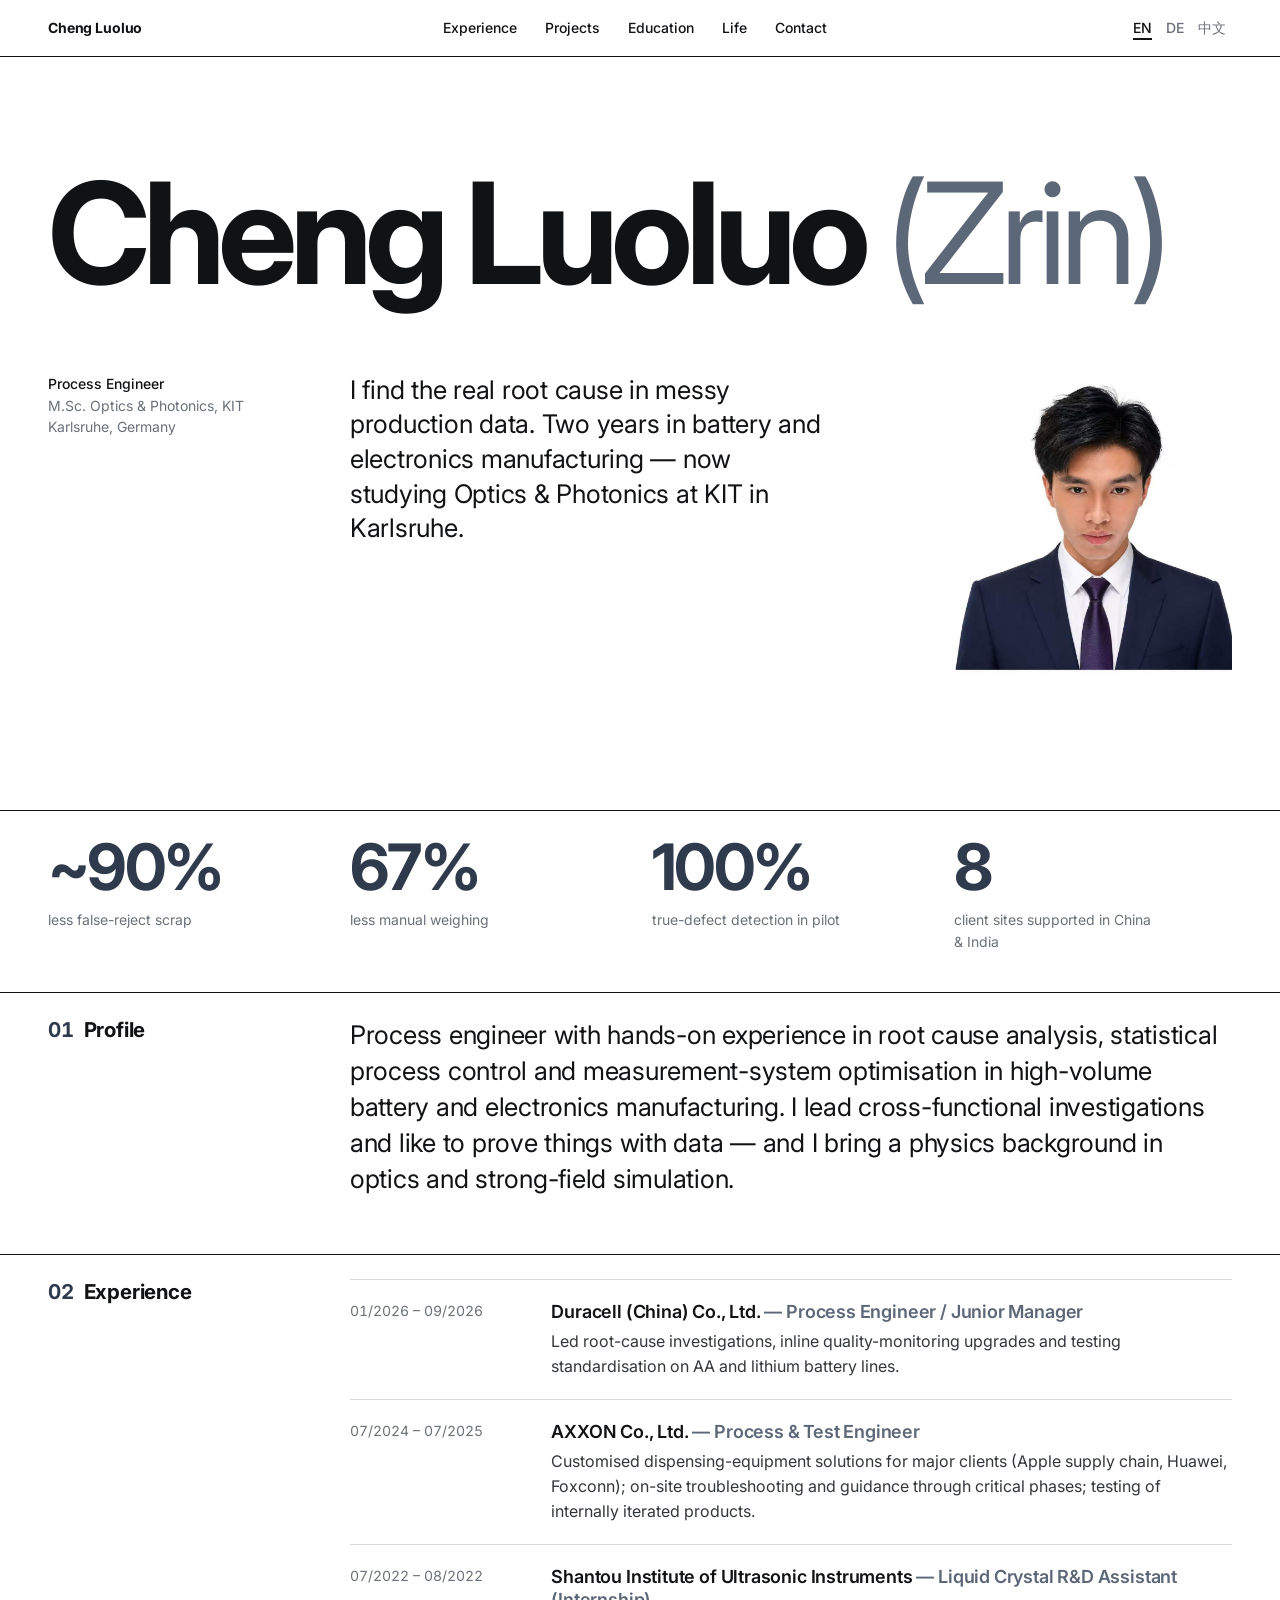
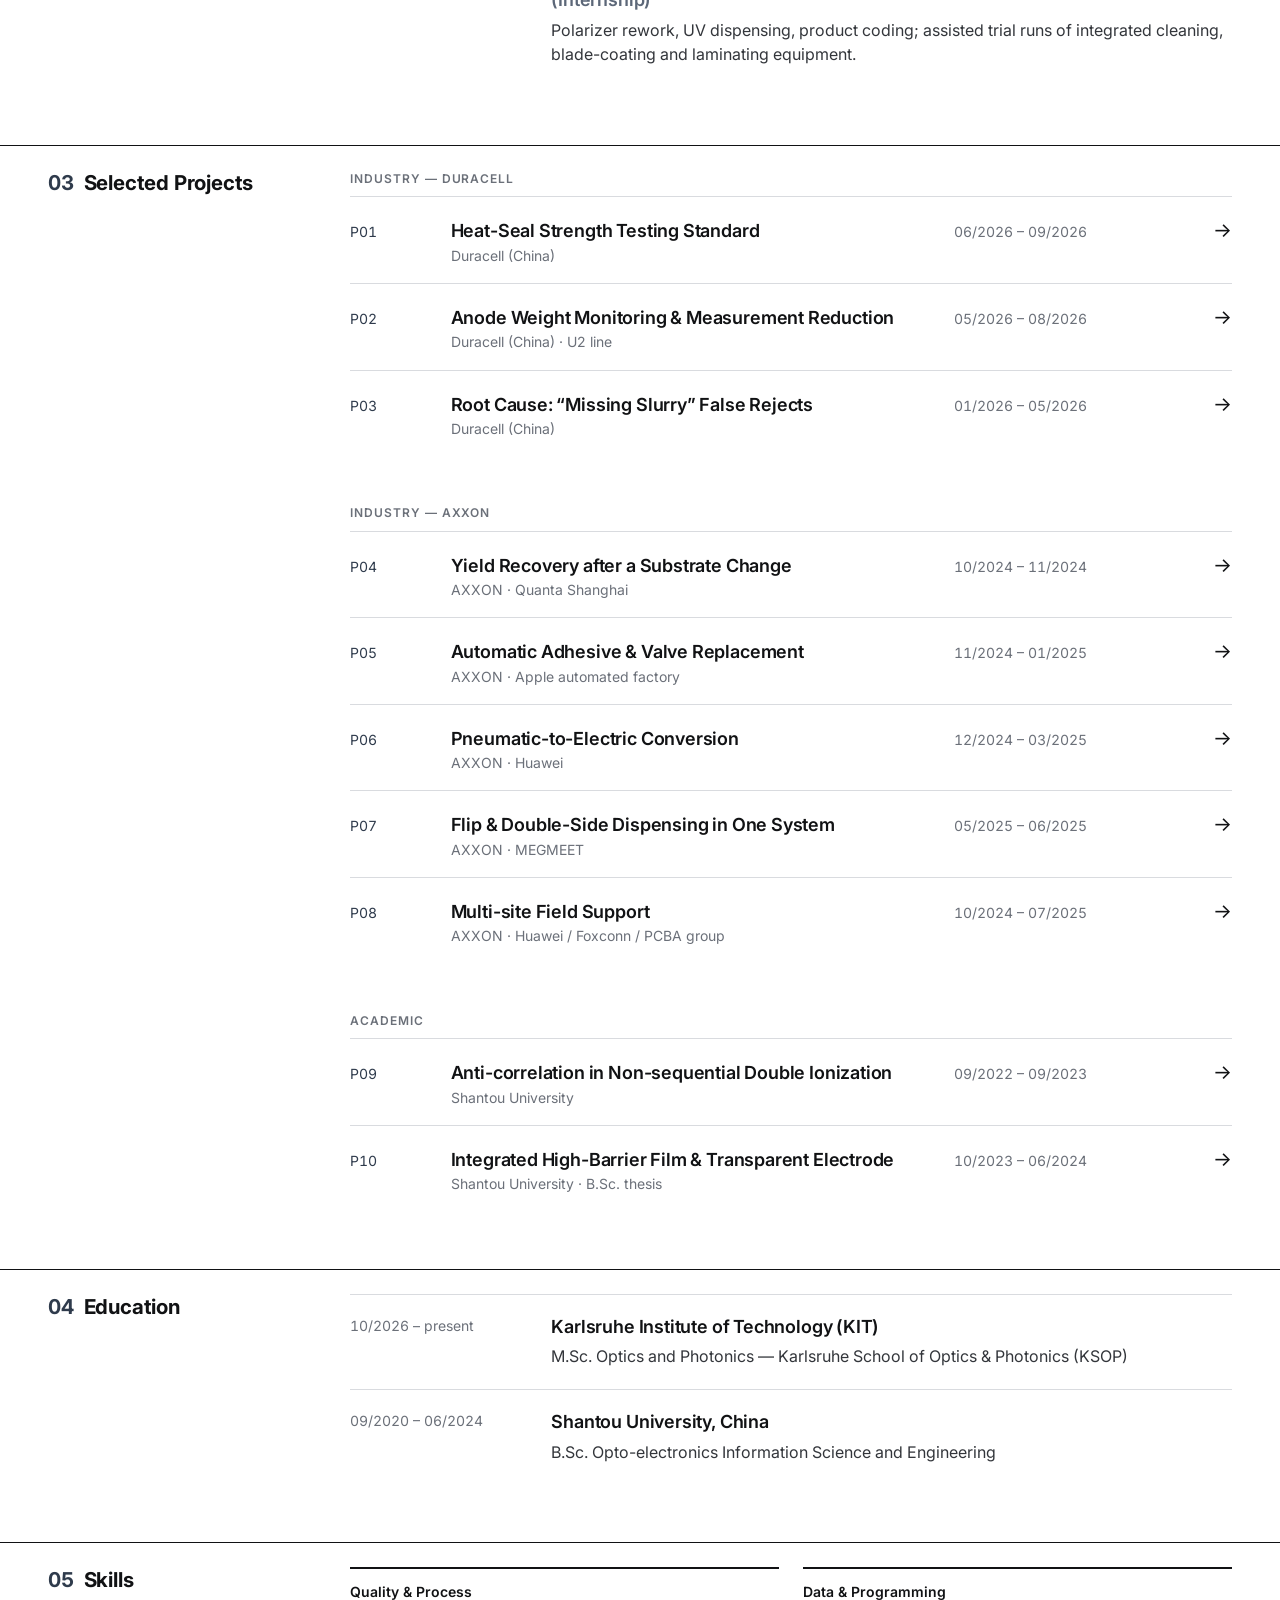
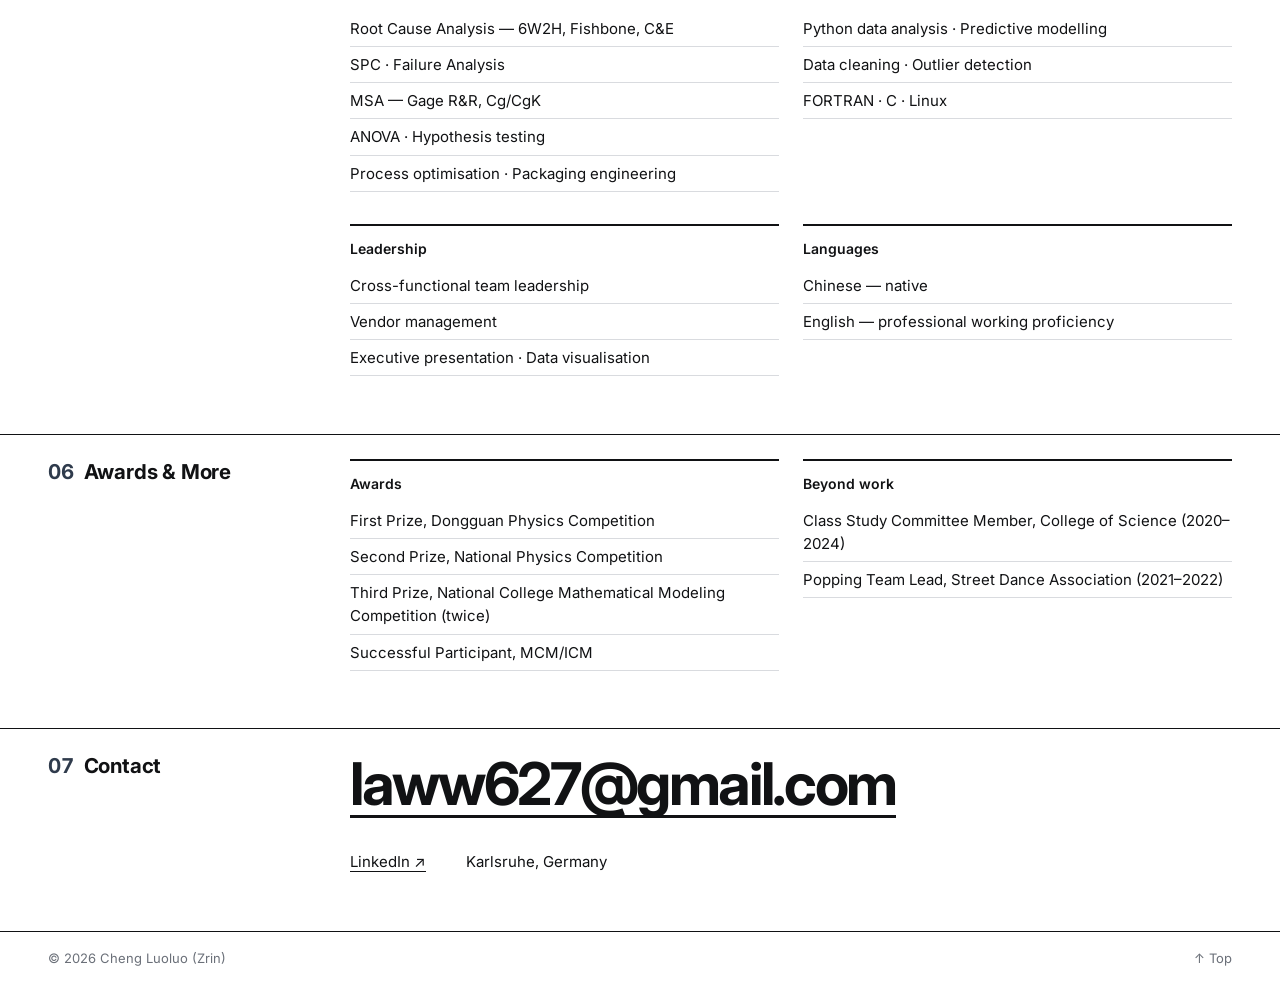
==== index.html @ b8c70f70 "add website" ====
<!doctype html>
<html lang="en" data-lang="en">
<head>
<meta charset="utf-8">
<meta name="viewport" content="width=device-width, initial-scale=1">
<title>Cheng Luoluo (Zrin) — Process Engineer · Optics & Photonics</title>
<meta name="description" content="Cheng Luoluo (Zrin) — process engineer in battery and electronics manufacturing, M.Sc. Optics and Photonics student at KIT, Karlsruhe.">
<script>try{var l=localStorage.getItem('lang');if(l)document.documentElement.setAttribute('data-lang',l)}catch(e){}</script>
<link rel="preconnect" href="https://fonts.googleapis.com">
<link rel="preconnect" href="https://fonts.gstatic.com" crossorigin>
<link href="https://fonts.googleapis.com/css2?family=Inter:wght@400;500;600;700&display=swap" rel="stylesheet">
<link rel="stylesheet" href="assets/style.css">
</head>
<body>

<header class="bar">
  <div class="wrap">
    <a class="mark" href="#top">Cheng Luoluo</a>
    <nav>
      <a href="#experience"><span data-l="en">Experience</span><span data-l="de">Erfahrung</span><span data-l="zh">经历</span></a>
      <a href="#projects"><span data-l="en">Projects</span><span data-l="de">Projekte</span><span data-l="zh">项目</span></a>
      <a href="#education"><span data-l="en">Education</span><span data-l="de">Ausbildung</span><span data-l="zh">教育</span></a>
      <a href="life.html"><span data-l="en">Life</span><span data-l="de">Leben</span><span data-l="zh">生活</span></a>
      <a href="#contact"><span data-l="en">Contact</span><span data-l="de">Kontakt</span><span data-l="zh">联系</span></a>
    </nav>
    <div class="lang" role="group" aria-label="Language">
      <button data-set="en" aria-pressed="true">EN</button>
      <button data-set="de" aria-pressed="false">DE</button>
      <button data-set="zh" aria-pressed="false">中文</button>
    </div>
  </div>
</header>

<main id="top">
  <section class="hero">
    <div class="wrap grid">
      <h1>Cheng Luoluo <span class="alt">(Zrin)</span></h1>
      <p class="label">
        Process Engineer
        <span>
          <span data-l="en">M.Sc. Optics &amp; Photonics, KIT</span>
          <span data-l="de">M.Sc. Optics &amp; Photonics, KIT</span>
          <span data-l="zh">KIT 光学与光子学硕士</span>
        </span>
        <span>Karlsruhe, Germany</span>
      </p>
      <p class="intro">
        <span data-l="en">I find the real root cause in messy production data. Two years in battery and electronics manufacturing — now studying Optics &amp; Photonics at KIT in Karlsruhe.</span>
        <span data-l="de">Ich finde in unübersichtlichen Produktionsdaten die eigentliche Ursache. Zwei Jahre in der Batterie- und Elektronikfertigung — jetzt Masterstudium Optics &amp; Photonics am KIT in Karlsruhe.</span>
        <span data-l="zh">擅长在复杂的产线数据中找到真正的根因。两年电池与电子制造经验，现于德国卡尔斯鲁厄理工学院（KIT）攻读光学与光子学硕士。</span>
      </p>
      <figure class="ph portrait" data-ph="images/portrait.jpg">
        <img src="images/portrait.jpg" alt="Portrait of Cheng Luoluo">
      </figure>
    </div>
  </section>

  <section class="stats" aria-label="Key figures">
    <div class="wrap grid">
      <div class="stat"><b>~90%</b><span data-l="en">less false-reject scrap</span><span data-l="de">weniger Fehlausschuss</span><span data-l="zh">误判报废减少</span></div>
      <div class="stat"><b>67%</b><span data-l="en">less manual weighing</span><span data-l="de">weniger manuelle Wägungen</span><span data-l="zh">人工称重减少</span></div>
      <div class="stat"><b>100%</b><span data-l="en">true-defect detection in pilot</span><span data-l="de">Erkennung echter Fehler im Pilot</span><span data-l="zh">试点真实缺陷检出率</span></div>
      <div class="stat"><b>8</b><span data-l="en">client sites supported in China &amp; India</span><span data-l="de">betreute Kundenstandorte in China &amp; Indien</span><span data-l="zh">个中印客户基地现场支持</span></div>
    </div>
  </section>

  <section class="sec" id="profile">
    <div class="wrap grid">
      <h2 class="sec-label"><span class="n">01</span><span data-l="en">Profile</span><span data-l="de">Profil</span><span data-l="zh">简介</span></h2>
      <div class="sec-body">
        <p class="lead" data-l="en">Process engineer with hands-on experience in root cause analysis, statistical process control and measurement-system optimisation in high-volume battery and electronics manufacturing. I lead cross-functional investigations and like to prove things with data — and I bring a physics background in optics and strong-field simulation.</p>
        <p class="lead" data-l="de">Prozessingenieur mit praktischer Erfahrung in Ursachenanalyse, statistischer Prozesslenkung und Optimierung von Messsystemen in der Hochvolumenfertigung von Batterien und Elektronik. Ich leite bereichsübergreifende Untersuchungen und belege Ergebnisse gern mit Daten — dazu kommt ein physikalischer Hintergrund in Optik und Starkfeldsimulation.</p>
        <p class="lead" data-l="zh">工艺工程师，在高产量电池与电子制造中积累了根因分析、统计过程控制（SPC）和测量系统优化的实战经验。习惯牵头跨部门调查、用数据说话；同时具备光学与强场物理模拟的学术背景。</p>
      </div>
    </div>
  </section>

  <section class="sec" id="experience">
    <div class="wrap grid">
      <h2 class="sec-label"><span class="n">02</span><span data-l="en">Experience</span><span data-l="de">Berufserfahrung</span><span data-l="zh">工作经历</span></h2>
      <div class="sec-body">
        <div class="row">
          <div class="when">01/2026 – 09/2026</div>
          <div class="what">
            <h3>Duracell (China) Co., Ltd. <span class="role">— Process Engineer / Junior Manager</span></h3>
            <p data-l="en">Led root-cause investigations, inline quality-monitoring upgrades and testing standardisation on AA and lithium battery lines.</p>
            <p data-l="de">Leitung von Ursachenanalysen, Upgrades der Inline-Qualitätsüberwachung und Prüfstandardisierung an AA- und Lithium-Batterielinien.</p>
            <p data-l="zh">在 AA 及锂电池产线主导根因调查、在线质量监控升级和测试标准化项目。</p>
          </div>
        </div>
        <div class="row">
          <div class="when">07/2024 – 07/2025</div>
          <div class="what">
            <h3>AXXON Co., Ltd. <span class="role">— Process &amp; Test Engineer</span></h3>
            <p data-l="en">Customised dispensing-equipment solutions for major clients (Apple supply chain, Huawei, Foxconn); on-site troubleshooting and guidance through critical phases; testing of internally iterated products.</p>
            <p data-l="de">Kundenspezifische Lösungen für Dosieranlagen bei Großkunden (Apple-Lieferkette, Huawei, Foxconn); Fehlersuche vor Ort und Begleitung kritischer Phasen; Tests intern weiterentwickelter Produkte.</p>
            <p data-l="zh">为苹果供应链、华为、富士康等大客户提供点胶设备定制化方案；赴客户现场处理紧急问题、指导关键阶段；参与公司迭代产品测试。</p>
          </div>
        </div>
        <div class="row">
          <div class="when">07/2022 – 08/2022</div>
          <div class="what">
            <h3><span data-l="en">Shantou Institute of Ultrasonic Instruments</span><span data-l="de">Shantou Institute of Ultrasonic Instruments</span><span data-l="zh">汕头超声仪器研究所</span> <span class="role">— <span data-l="en">Liquid Crystal R&amp;D Assistant (Internship)</span><span data-l="de">Praktikum F&amp;E Flüssigkristall</span><span data-l="zh">液晶研发助理（实习）</span></span></h3>
            <p data-l="en">Polarizer rework, UV dispensing, product coding; assisted trial runs of integrated cleaning, blade-coating and laminating equipment.</p>
            <p data-l="de">Nacharbeit von Polarisatoren, UV-Dosierung, Produktcodierung; Unterstützung beim Probebetrieb einer integrierten Reinigungs-, Rakel- und Laminieranlage.</p>
            <p data-l="zh">偏光片返工、UV 点胶、产品打码；协助清洗—刮涂—贴合一体化设备试运行。</p>
          </div>
        </div>
      </div>
    </div>
  </section>

  <section class="sec" id="projects">
    <div class="wrap grid">
      <h2 class="sec-label"><span class="n">03</span><span data-l="en">Selected Projects</span><span data-l="de">Ausgewählte Projekte</span><span data-l="zh">项目</span></h2>
      <div class="sec-body" id="proj-list"></div>
    </div>
  </section>

  <section class="sec" id="education">
    <div class="wrap grid">
      <h2 class="sec-label"><span class="n">04</span><span data-l="en">Education</span><span data-l="de">Ausbildung</span><span data-l="zh">教育背景</span></h2>
      <div class="sec-body">
        <div class="row">
          <div class="when">10/2026 – <span data-l="en">present</span><span data-l="de">heute</span><span data-l="zh">至今</span></div>
          <div class="what">
            <h3>Karlsruhe Institute of Technology (KIT)</h3>
            <p>M.Sc. Optics and Photonics — Karlsruhe School of Optics &amp; Photonics (KSOP)</p>
          </div>
        </div>
        <div class="row">
          <div class="when">09/2020 – 06/2024</div>
          <div class="what">
            <h3><span data-l="en">Shantou University, China</span><span data-l="de">Shantou University, China</span><span data-l="zh">汕头大学</span></h3>
            <p><span data-l="en">B.Sc. Opto-electronics Information Science and Engineering</span><span data-l="de">B.Sc. Optoelektronische Informationstechnik</span><span data-l="zh">光电信息科学与工程 学士</span></p>
          </div>
        </div>
      </div>
    </div>
  </section>

  <section class="sec" id="skills">
    <div class="wrap grid">
      <h2 class="sec-label"><span class="n">05</span><span data-l="en">Skills</span><span data-l="de">Kompetenzen</span><span data-l="zh">技能</span></h2>
      <div class="sec-body cols">
        <div>
          <h4><span data-l="en">Quality &amp; Process</span><span data-l="de">Qualität &amp; Prozess</span><span data-l="zh">质量与工艺</span></h4>
          <ul>
            <li>Root Cause Analysis — 6W2H, Fishbone, C&amp;E</li>
            <li>SPC · Failure Analysis</li>
            <li>MSA — Gage R&amp;R, Cg/CgK</li>
            <li>ANOVA · Hypothesis testing</li>
            <li><span data-l="en">Process optimisation · Packaging engineering</span><span data-l="de">Prozessoptimierung · Verpackungstechnik</span><span data-l="zh">工艺优化 · 包装工程</span></li>
          </ul>
        </div>
        <div>
          <h4><span data-l="en">Data &amp; Programming</span><span data-l="de">Daten &amp; Programmierung</span><span data-l="zh">数据与编程</span></h4>
          <ul>
            <li><span data-l="en">Python data analysis · Predictive modelling</span><span data-l="de">Datenanalyse mit Python · Vorhersagemodelle</span><span data-l="zh">Python 数据分析 · 预测建模</span></li>
            <li><span data-l="en">Data cleaning · Outlier detection</span><span data-l="de">Datenbereinigung · Ausreißererkennung</span><span data-l="zh">数据清洗 · 异常值检测</span></li>
            <li>FORTRAN · C · Linux</li>
          </ul>
        </div>
        <div>
          <h4><span data-l="en">Leadership</span><span data-l="de">Führung</span><span data-l="zh">领导力</span></h4>
          <ul>
            <li><span data-l="en">Cross-functional team leadership</span><span data-l="de">Leitung bereichsübergreifender Teams</span><span data-l="zh">跨部门团队领导</span></li>
            <li><span data-l="en">Vendor management</span><span data-l="de">Lieferantenmanagement</span><span data-l="zh">供应商管理</span></li>
            <li><span data-l="en">Executive presentation · Data visualisation</span><span data-l="de">Management-Präsentation · Datenvisualisierung</span><span data-l="zh">管理层汇报 · 数据可视化</span></li>
          </ul>
        </div>
        <div>
          <h4><span data-l="en">Languages</span><span data-l="de">Sprachen</span><span data-l="zh">语言</span></h4>
          <ul>
            <li><span data-l="en">Chinese — native</span><span data-l="de">Chinesisch — Muttersprache</span><span data-l="zh">中文 — 母语</span></li>
            <li><span data-l="en">English — professional working proficiency</span><span data-l="de">Englisch — verhandlungssicher</span><span data-l="zh">英语 — 工作熟练</span></li>
          </ul>
        </div>
      </div>
    </div>
  </section>

  <section class="sec" id="awards">
    <div class="wrap grid">
      <h2 class="sec-label"><span class="n">06</span><span data-l="en">Awards &amp; More</span><span data-l="de">Auszeichnungen &amp; mehr</span><span data-l="zh">奖项与其他</span></h2>
      <div class="sec-body cols">
        <div>
          <h4><span data-l="en">Awards</span><span data-l="de">Auszeichnungen</span><span data-l="zh">奖项</span></h4>
          <ul>
            <li><span data-l="en">First Prize, Dongguan Physics Competition</span><span data-l="de">1. Preis, Physikwettbewerb Dongguan</span><span data-l="zh">东莞市物理竞赛 一等奖</span></li>
            <li><span data-l="en">Second Prize, National Physics Competition</span><span data-l="de">2. Preis, Nationaler Physikwettbewerb</span><span data-l="zh">全国物理竞赛 二等奖</span></li>
            <li><span data-l="en">Third Prize, National College Mathematical Modeling Competition (twice)</span><span data-l="de">3. Preis, Nationaler Hochschulwettbewerb Mathematische Modellierung (zweimal)</span><span data-l="zh">全国大学生数学建模竞赛 三等奖（两次）</span></li>
            <li><span data-l="en">Successful Participant, MCM/ICM</span><span data-l="de">Successful Participant, MCM/ICM</span><span data-l="zh">美国大学生数学建模竞赛 成功参赛奖</span></li>
          </ul>
        </div>
        <div>
          <h4><span data-l="en">Beyond work</span><span data-l="de">Außerdem</span><span data-l="zh">课外</span></h4>
          <ul>
            <li><span data-l="en">Class Study Committee Member, College of Science (2020–2024)</span><span data-l="de">Studienbeauftragter des Jahrgangs, College of Science (2020–2024)</span><span data-l="zh">理学院班级学习委员（2020–2024）</span></li>
            <li><span data-l="en">Popping Team Lead, Street Dance Association (2021–2022)</span><span data-l="de">Leitung des Popping-Teams, Streetdance-Verein (2021–2022)</span><span data-l="zh">街舞协会 Popping 队长（2021–2022）</span></li>
          </ul>
        </div>
      </div>
    </div>
  </section>

  <section class="sec contact" id="contact">
    <div class="wrap grid">
      <h2 class="sec-label"><span class="n">07</span><span data-l="en">Contact</span><span data-l="de">Kontakt</span><span data-l="zh">联系方式</span></h2>
      <div class="sec-body">
        <a class="big" href="mailto:laww627@gmail.com">laww627@gmail.com</a>
        <ul>
          <li><a href="https://www.linkedin.com/in/luoluo-cheng-3465873a1" target="_blank" rel="noopener">LinkedIn ↗</a></li>
          <li>Karlsruhe, Germany</li>
        </ul>
      </div>
    </div>
  </section>
</main>

<footer>
  <div class="wrap"><span>© 2026 Cheng Luoluo (Zrin)</span><a href="#top">↑ <span data-l="en">Top</span><span data-l="de">Nach oben</span><span data-l="zh">回到顶部</span></a></div>
</footer>

<script src="assets/projects.js"></script>
<script src="assets/main.js"></script>
<script>SiteProjects.list(document.getElementById('proj-list'));</script>
</body>
</html>
---- assets/style.css ----
/* Swiss / International Typographic Style — black, white, slate blue */
:root {
  --bg: #ffffff;
  --ink: #111214;
  --muted: #6b7079;
  --rule: #d9dbdf;
  --accent: #2f3b4c;      /* grey-leaning deep blue */
  --accent-2: #5c6778;
  --tint: #eef0f3;
  --gutter: clamp(16px, 4vw, 48px);
  --gap: 24px;
  --maxw: 1320px;
  --sans: "Inter", "Helvetica Neue", Helvetica, Arial, "PingFang SC", "Hiragino Sans GB", "Microsoft YaHei", sans-serif;
}

* { box-sizing: border-box; margin: 0; padding: 0; }
html { -webkit-text-size-adjust: 100%; scroll-behavior: smooth; scroll-padding-top: 72px; overflow-anchor: none; }
body {
  background: var(--bg);
  color: var(--ink);
  font-family: var(--sans);
  font-size: 16px;
  line-height: 1.55;
  -webkit-font-smoothing: antialiased;
}
img, svg { display: block; max-width: 100%; }
a { color: inherit; text-decoration: none; }
ul { list-style: none; }

/* Language switching: every translatable node carries data-l */
html[data-lang="en"] [data-l]:not([data-l="en"]),
html[data-lang="de"] [data-l]:not([data-l="de"]),
html[data-lang="zh"] [data-l]:not([data-l="zh"]) { display: none !important; }
html[lang="zh-CN"] body { line-height: 1.7; }

.wrap { max-width: var(--maxw); margin: 0 auto; padding: 0 var(--gutter); }
.grid { display: grid; grid-template-columns: repeat(12, minmax(0, 1fr)); column-gap: var(--gap); }

/* ---------- Top bar ---------- */
.bar { position: sticky; top: 0; z-index: 20; background: var(--bg); border-bottom: 1px solid var(--ink); }
.bar .wrap { display: flex; align-items: center; justify-content: space-between; gap: 24px; height: 56px; font-size: 14px; font-weight: 500; }
.bar .mark { font-weight: 700; letter-spacing: -.01em; white-space: nowrap; }
.bar nav { display: flex; gap: 28px; }
.bar nav a:hover, .lang button:hover { color: var(--accent); }
.lang { display: flex; gap: 2px; }
.lang button { background: none; border: 0; font: inherit; color: var(--muted); cursor: pointer; padding: 4px 6px; }
.lang button[aria-pressed="true"] { color: var(--ink); text-decoration: underline; text-decoration-thickness: 2px; text-underline-offset: 5px; }

/* ---------- Hero ---------- */
.hero { padding: clamp(48px, 9vw, 128px) 0 clamp(48px, 7vw, 96px); }
.hero h1 {
  grid-column: 1 / -1;
  font-size: clamp(52px, 11vw, 172px);
  font-weight: 700;
  letter-spacing: -.05em;
  line-height: .88;
  margin-bottom: clamp(40px, 6vw, 80px);
}
.hero h1 .alt { color: var(--accent-2); font-weight: 400; }
.hero .label { grid-column: 1 / 4; font-size: 14px; font-weight: 500; }
.hero .label > span { display: block; color: var(--muted); font-weight: 400; }
.hero .intro { grid-column: 4 / 9; font-size: clamp(20px, 2vw, 26px); line-height: 1.35; letter-spacing: -.01em; }
.hero .portrait { grid-column: 10 / -1; aspect-ratio: 4 / 5; }
.hero .portrait img { object-position: 50% 12%; }

/* ---------- Key figures ---------- */
.stats { border-top: 1px solid var(--ink); }
.stats .grid { padding-top: 24px; padding-bottom: 40px; row-gap: 32px; }
.stat { grid-column: span 3; }
.stat b { display: block; font-size: clamp(40px, 5vw, 72px); font-weight: 700; letter-spacing: -.04em; line-height: 1; color: var(--accent); }
.stat span { display: block; margin-top: 10px; font-size: 14px; color: var(--muted); max-width: 22ch; }

/* ---------- Sections ---------- */
.sec { border-top: 1px solid var(--ink); padding: 24px 0 clamp(40px, 4.5vw, 64px); }
.sec-label { grid-column: 1 / 4; font-size: clamp(18px, 1.6vw, 22px); font-weight: 700; letter-spacing: -.01em; line-height: 1.3; margin-bottom: 24px; }
.sec-label .n { color: var(--accent); margin-right: 10px; font-variant-numeric: tabular-nums; }
.sec-body { grid-column: 4 / -1; }
.lead { font-size: clamp(20px, 2vw, 26px); line-height: 1.4; letter-spacing: -.01em; max-width: 34em; }
.sub { font-size: 12px; font-weight: 600; letter-spacing: .08em; text-transform: uppercase; color: var(--muted); margin: 48px 0 8px; }
.sub:first-child { margin-top: 0; }

.row { display: grid; grid-template-columns: repeat(9, minmax(0, 1fr)); column-gap: var(--gap); padding: 20px 0; border-top: 1px solid var(--rule); }
.row .when { grid-column: 1 / 3; font-size: 14px; color: var(--muted); font-variant-numeric: tabular-nums; }
.row .what { grid-column: 3 / -1; }
.row h3 { font-size: 18px; font-weight: 600; letter-spacing: -.01em; line-height: 1.3; }
.row .role { color: var(--accent-2); }
.row p { margin-top: 6px; color: #33363b; max-width: 44em; }

/* Project index rows */
.proj { display: grid; grid-template-columns: repeat(9, minmax(0, 1fr)); column-gap: var(--gap); align-items: baseline; padding: 18px 0; border-top: 1px solid var(--rule); transition: background .15s; }
.proj .no { grid-column: 1 / 2; font-size: 14px; color: var(--accent); font-variant-numeric: tabular-nums; }
.proj .t { grid-column: 2 / 7; font-size: 18px; font-weight: 600; letter-spacing: -.01em; line-height: 1.3; }
.proj .t small { display: block; margin-top: 4px; font-size: 14px; font-weight: 400; color: var(--muted); letter-spacing: 0; }
.proj .when { grid-column: 7 / 9; font-size: 14px; color: var(--muted); font-variant-numeric: tabular-nums; }
.proj .go { grid-column: 9 / 10; justify-self: end; font-size: 20px; transition: transform .15s; }
.proj:hover { background: var(--tint); }
.proj:hover .go { transform: translateX(4px); color: var(--accent); }

.cols { display: grid; grid-template-columns: repeat(2, minmax(0, 1fr)); gap: 32px var(--gap); }
.cols h4 { font-size: 14px; font-weight: 600; margin-bottom: 8px; padding-top: 12px; border-top: 2px solid var(--ink); }
.cols li { padding: 6px 0; border-bottom: 1px solid var(--rule); font-size: 15px; }

.contact a.big { display: inline-block; font-size: clamp(28px, 4.6vw, 64px); font-weight: 700; letter-spacing: -.04em; line-height: 1.05; border-bottom: 3px solid var(--ink); word-break: break-all; }
.contact a.big:hover { color: var(--accent); border-color: var(--accent); }
.contact ul { margin-top: 32px; display: flex; flex-wrap: wrap; gap: 12px 40px; font-size: 15px; }
.contact ul a { border-bottom: 1px solid currentColor; }
.contact ul a:hover { color: var(--accent); }

footer { border-top: 1px solid var(--ink); }
footer .wrap { display: flex; justify-content: space-between; gap: 16px; padding-top: 16px; padding-bottom: 32px; font-size: 13px; color: var(--muted); }

/* ---------- Media slots: a slot whose file does not exist yet is simply hidden ---------- */
.ph { position: relative; overflow: hidden; background: var(--tint); }
.ph img { width: 100%; height: 100%; object-fit: cover; }
.ph.bw img { filter: grayscale(1) contrast(1.05); }
.ph.missing { display: none; }
.media-2:not(:has(.ph:not(.missing))) { display: none; }

/* ---------- Project detail ---------- */
.crumb { padding-top: 20px; padding-bottom: 20px; font-size: 14px; }
.crumb a { color: var(--muted); }
.crumb a:hover { color: var(--accent); }
.p-head { padding-top: clamp(32px, 6vw, 88px); padding-bottom: 40px; }
.p-head .no { grid-column: 1 / 4; font-size: 14px; font-weight: 500; color: var(--accent); }
.p-head h1 { grid-column: 4 / -1; font-size: clamp(34px, 5.4vw, 80px); font-weight: 700; letter-spacing: -.045em; line-height: .98; }
.p-head .sum { grid-column: 4 / 11; margin-top: 28px; font-size: clamp(18px, 1.7vw, 22px); line-height: 1.45; color: #33363b; }
.meta { border-top: 1px solid var(--ink); }
.meta .grid { padding-top: 16px; padding-bottom: 32px; row-gap: 20px; }
.meta div.m { grid-column: span 3; font-size: 14px; }
.meta div.m span { display: block; color: var(--muted); font-size: 12px; text-transform: uppercase; letter-spacing: .08em; margin-bottom: 4px; }
.p-img { aspect-ratio: 16 / 7; margin-bottom: clamp(48px, 7vw, 96px); }
.p-metrics { border-top: 1px solid var(--ink); padding: 24px 0 40px; }
.p-metrics .grid { row-gap: 28px; }
.p-sec { border-top: 1px solid var(--ink); padding: 24px 0 40px; }
.p-sec .sec-label { margin-bottom: 16px; }
.p-sec p { max-width: 40em; margin-bottom: 14px; font-size: 17px; }
.p-sec ol { counter-reset: s; max-width: 46em; }
.p-sec ol li { counter-increment: s; position: relative; padding: 14px 0 14px 48px; border-top: 1px solid var(--rule); font-size: 17px; }
.p-sec ol li::before { content: counter(s, decimal-leading-zero); position: absolute; left: 0; top: 16px; font-size: 13px; font-weight: 600; color: var(--accent); }
.fig { margin-top: 8px; }
.fig svg { width: 100%; height: auto; color: var(--ink); }
.fig figcaption { margin-top: 10px; font-size: 13px; color: var(--muted); max-width: 46em; }
/* SVG figure vocabulary */
.fig .ln { stroke: var(--ink); stroke-width: 1; fill: none; }
.fig .lm { stroke: var(--rule); stroke-width: 1; fill: none; }
.fig .a { stroke: var(--accent); stroke-width: 2; fill: none; }
.fig .ink2 { stroke: var(--ink); stroke-width: 2; fill: none; }
.fig .mute1 { stroke: var(--muted); stroke-width: 1.25; fill: none; }
.fig .mute2 { stroke: var(--accent-2); stroke-width: 2; fill: none; stroke-dasharray: 6 4; }
.fig .dash { stroke-dasharray: 4 4; }
.fig .af { fill: var(--accent); }
.fig .af2 { fill: var(--accent-2); }
.fig .rf { fill: var(--rule); }
.fig .tkf { fill: var(--ink); }
.fig .box { fill: none; stroke: var(--ink); stroke-width: 1; }
.fig .boxa { fill: var(--accent); stroke: var(--accent); }
.fig text { font-family: var(--sans); font-size: 13px; }
.fig .tx { fill: var(--muted); }
.fig .tk { fill: var(--ink); font-weight: 500; }
.fig .txa { fill: var(--accent); font-weight: 600; }
.fig .txw { fill: #fff; font-weight: 500; }
.fig .num { fill: var(--accent); font-size: 11px; font-weight: 600; }
.fig .big { font-size: 22px; font-weight: 700; letter-spacing: -.02em; }
.tags { display: flex; flex-wrap: wrap; gap: 8px; }
.tags li { font-size: 13px; padding: 3px 10px; border: 1px solid var(--ink); border-radius: 999px; }
.pager { border-top: 1px solid var(--ink); }
.pager .wrap { display: grid; grid-template-columns: 1fr 1fr; gap: var(--gap); padding-top: 20px; padding-bottom: 56px; }
.pager a { display: block; font-size: 14px; }
.pager a b { display: block; margin-top: 6px; font-size: clamp(18px, 2vw, 26px); letter-spacing: -.02em; line-height: 1.2; }
.pager a:hover b { color: var(--accent); }
.pager a.next { text-align: right; }

/* ---------- Life page ---------- */
.bar nav a[aria-current="page"] { text-decoration: underline; text-decoration-thickness: 2px; text-underline-offset: 5px; }
.facts { margin-top: 24px; border-top: 1px solid var(--rule); }
.facts li { padding: 10px 0; border-bottom: 1px solid var(--rule); font-size: 15px; }
.media-wide { aspect-ratio: 16 / 9; margin-top: 32px; }
.ph video { display: block; width: 100%; height: 100%; object-fit: cover; }
.ph.missing video { display: none; }
.split { display: grid; grid-template-columns: minmax(0, 1fr) minmax(0, 300px); gap: 32px var(--gap); align-items: start; }
.media-tall { aspect-ratio: 9 / 16; }
.snd { position: absolute; left: 12px; bottom: 12px; font: inherit; font-size: 13px; font-weight: 500; color: #fff; background: rgba(17, 18, 20, .72); border: 0; padding: 6px 12px; cursor: pointer; }
.snd[aria-pressed="true"] { background: var(--accent); }
.ph.missing .snd { display: none; }
.media-2 { display: grid; grid-template-columns: repeat(2, minmax(0, 1fr)); gap: var(--gap); margin-top: 32px; }
.media-2 .ph { aspect-ratio: 4 / 3; }
/* Game rows: feathered clip + text, one row per game */
.glist { margin-top: 28px; border-top: 2px solid var(--ink); }
.gcard { display: grid; grid-template-columns: minmax(0, 4fr) minmax(0, 5fr); gap: var(--gap); align-items: center; padding: 20px 0; border-bottom: 1px solid var(--rule); }
.gcard .ph { aspect-ratio: 16 / 9; order: 2; }
.gcard .gtext { order: 1; }
.feather, .feather.missing { background: transparent; }
.feather video, .feather::before {
  -webkit-mask-image: linear-gradient(to right, transparent, #000 9%, #000 91%, transparent), linear-gradient(to bottom, transparent, #000 14%, #000 86%, transparent);
  -webkit-mask-composite: source-in;
  mask-image: linear-gradient(to right, transparent, #000 9%, #000 91%, transparent), linear-gradient(to bottom, transparent, #000 14%, #000 86%, transparent);
  mask-composite: intersect;
}
.gtext .g-n { font-size: clamp(20px, 2vw, 26px); font-weight: 600; letter-spacing: -.02em; line-height: 1.2; }
.gcard.rec .g-n { color: var(--accent); }
.gtext .g-t { font-size: .7em; vertical-align: .15em; }
.gtext .g-k { margin-top: 4px; font-size: 14px; color: var(--muted); }
.pop-row { padding-top: 0; border-bottom: 0; }
.gcard .media-34 { aspect-ratio: 3 / 4; width: min(100%, 320px); justify-self: end; }
.media-34 video { object-position: 50% 100%; }
.media-tall.feather video, .media-34.feather video {
  -webkit-mask-image: linear-gradient(to right, transparent, #000 12%, #000 88%, transparent), linear-gradient(to bottom, transparent, #000 7%, #000 93%, transparent);
  mask-image: linear-gradient(to right, transparent, #000 12%, #000 88%, transparent), linear-gradient(to bottom, transparent, #000 7%, #000 93%, transparent);
}
.gtext .facts { margin-top: 16px; }
.pop-clip .snd, .gtext .snd { position: static; margin-top: 16px; color: var(--ink); background: none; border: 1px solid var(--ink); border-radius: 999px; padding: 4px 12px; }
.pop-clip .snd:hover, .gtext .snd:hover { color: var(--accent); border-color: var(--accent); }
.pop-clip .snd[aria-pressed="true"], .gtext .snd[aria-pressed="true"] { color: #fff; background: var(--accent); border-color: var(--accent); }
.glist .game { border-bottom: 1px solid var(--rule); }
.games { margin-top: 28px; border-top: 2px solid var(--ink); }
.game { display: grid; grid-template-columns: 5fr 3fr 2fr; gap: var(--gap); align-items: baseline; padding: 14px 0; border-bottom: 1px solid var(--rule); }
.game .g-n { font-size: 18px; font-weight: 600; letter-spacing: -.01em; }
.game .g-k { font-size: 14px; color: var(--muted); }
.game .g-t { justify-self: end; font-size: 13px; font-weight: 600; color: var(--accent); }
.game.rec .g-n { color: var(--accent); }

/* ---------- Responsive ---------- */
@media (max-width: 960px) {
  .hero .label { grid-column: 1 / -1; margin-bottom: 24px; }
  .hero .intro { grid-column: 1 / 8; }
  .hero .portrait { grid-column: 9 / -1; }
  .stat { grid-column: span 6; }
  .sec-label, .sec-body { grid-column: 1 / -1; }
  .p-head .no, .p-head h1, .p-head .sum { grid-column: 1 / -1; }
  .p-head .no { margin-bottom: 16px; }
  .meta div.m { grid-column: span 6; }
}
@media (max-width: 640px) {
  .bar nav { display: none; }
  .hero .intro, .hero .portrait { grid-column: 1 / -1; }
  .hero .portrait { margin-top: 32px; max-width: 320px; }
  .row .when, .row .what { grid-column: 1 / -1; }
  .row .when { margin-bottom: 4px; }
  .proj .no { grid-column: 1 / 2; }
  .proj .t { grid-column: 2 / -1; }
  .proj .when { grid-column: 2 / 9; margin-top: 4px; }
  .cols { grid-template-columns: 1fr; }
  .media-2 { grid-template-columns: 1fr; }
  .gcard { grid-template-columns: 1fr; row-gap: 8px; }
  .split { grid-template-columns: 1fr; }
  .media-tall { max-width: 300px; }
  .game { grid-template-columns: 1fr auto; row-gap: 2px; }
  .game .g-k { grid-row: 2; }
  .game .g-t { grid-row: 1; grid-column: 2; }
  .p-img { aspect-ratio: 4 / 3; }
}
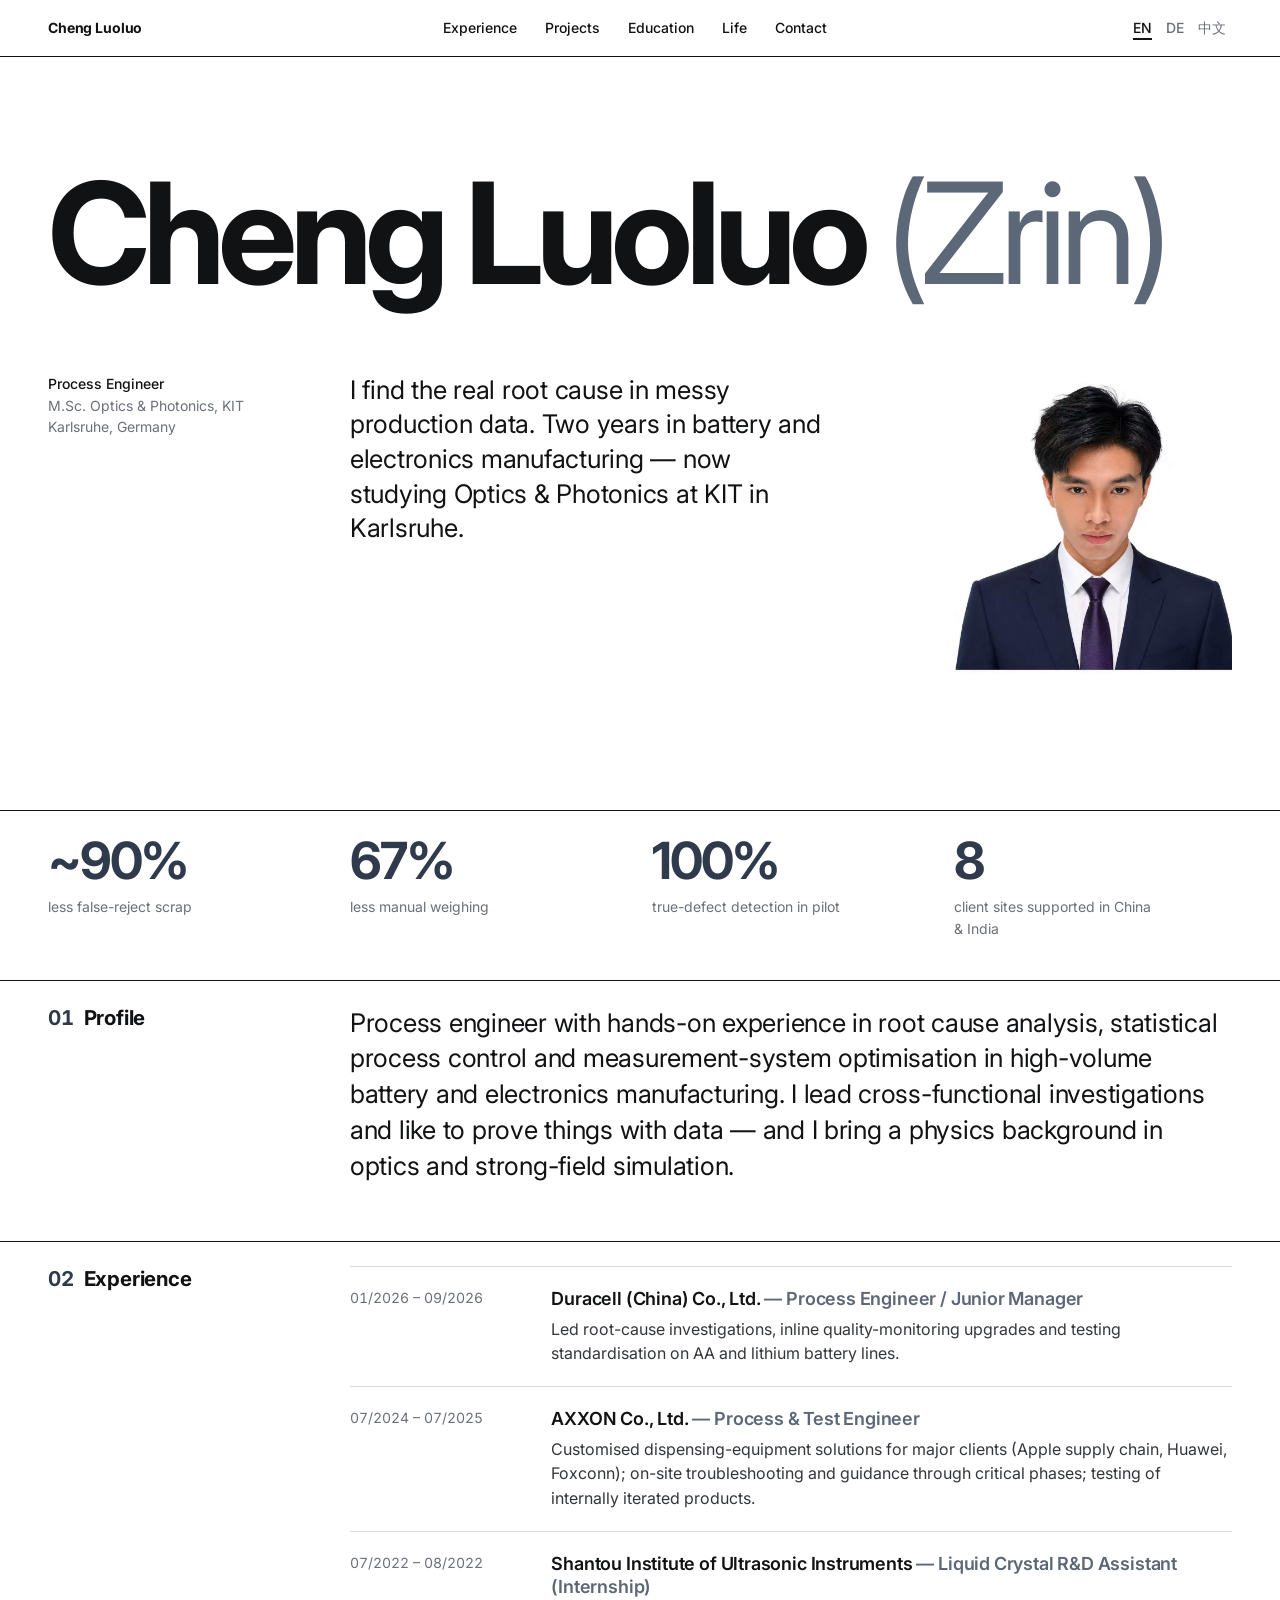
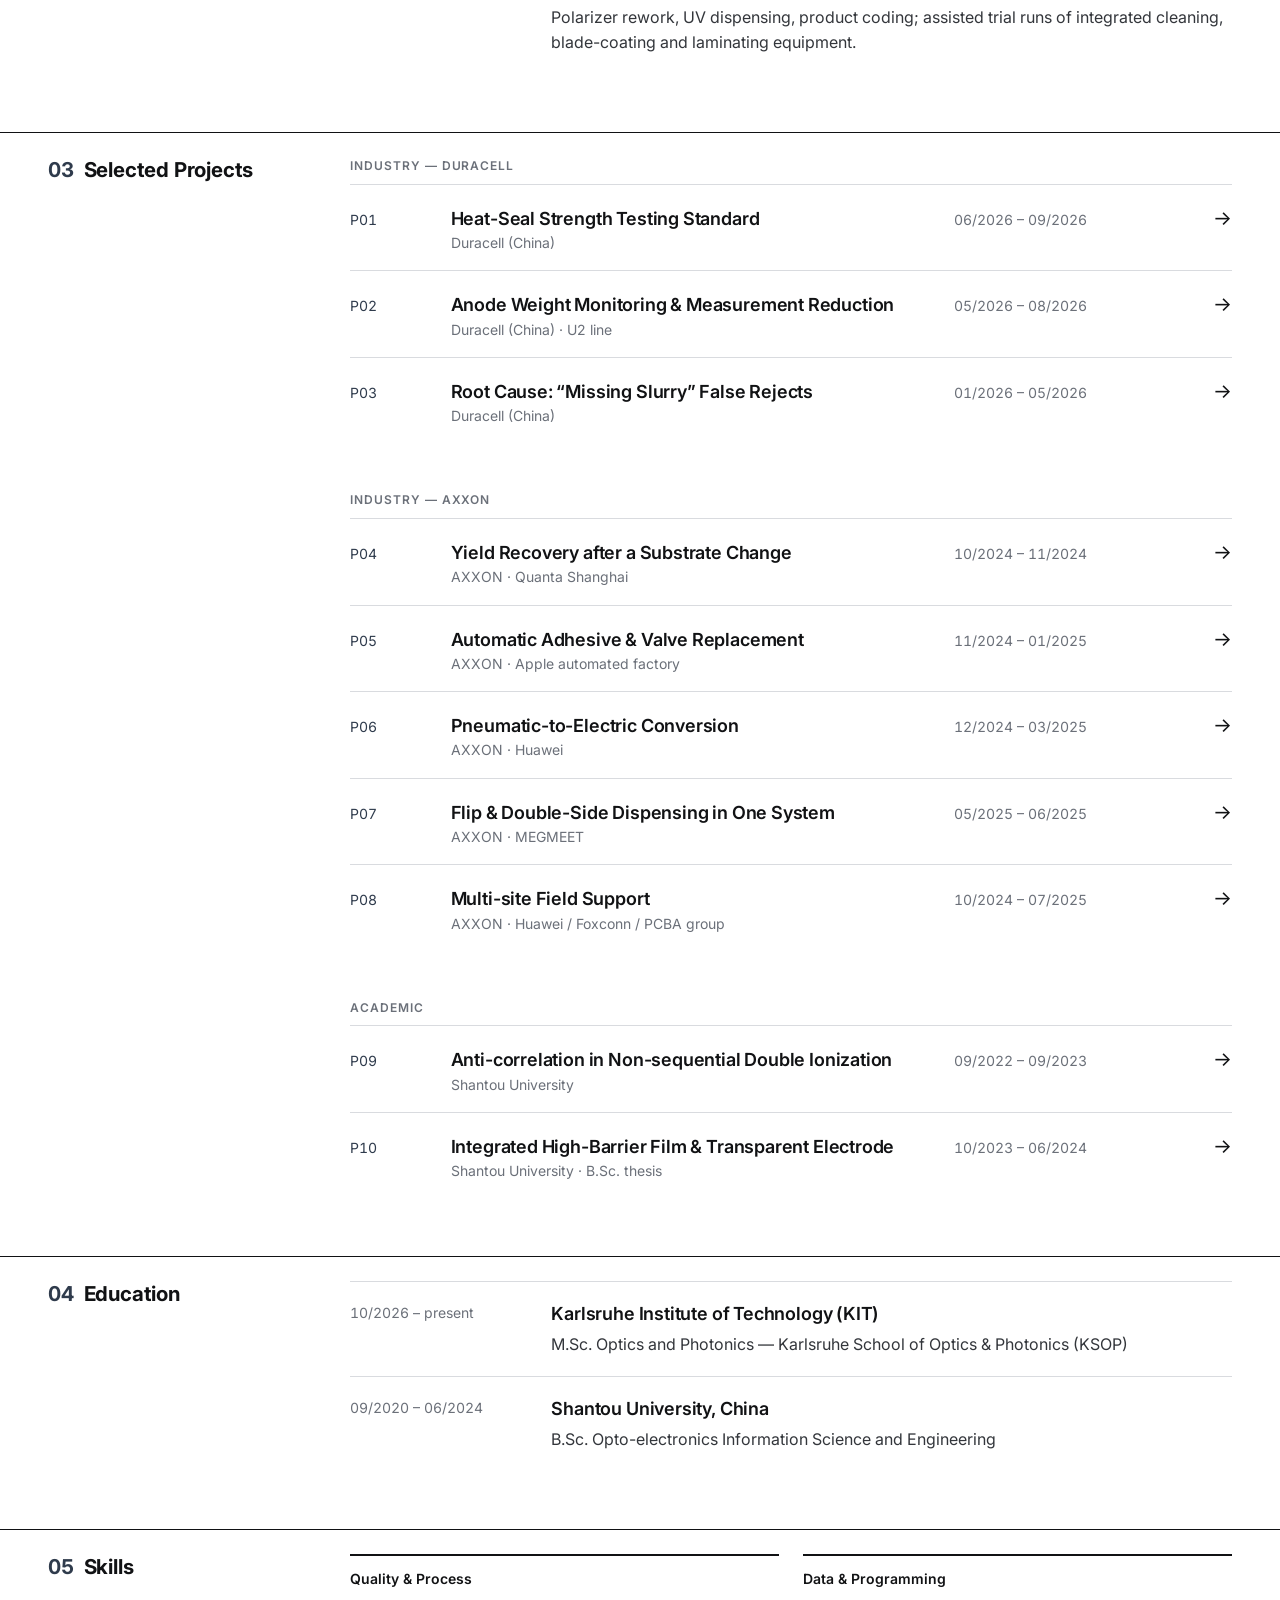
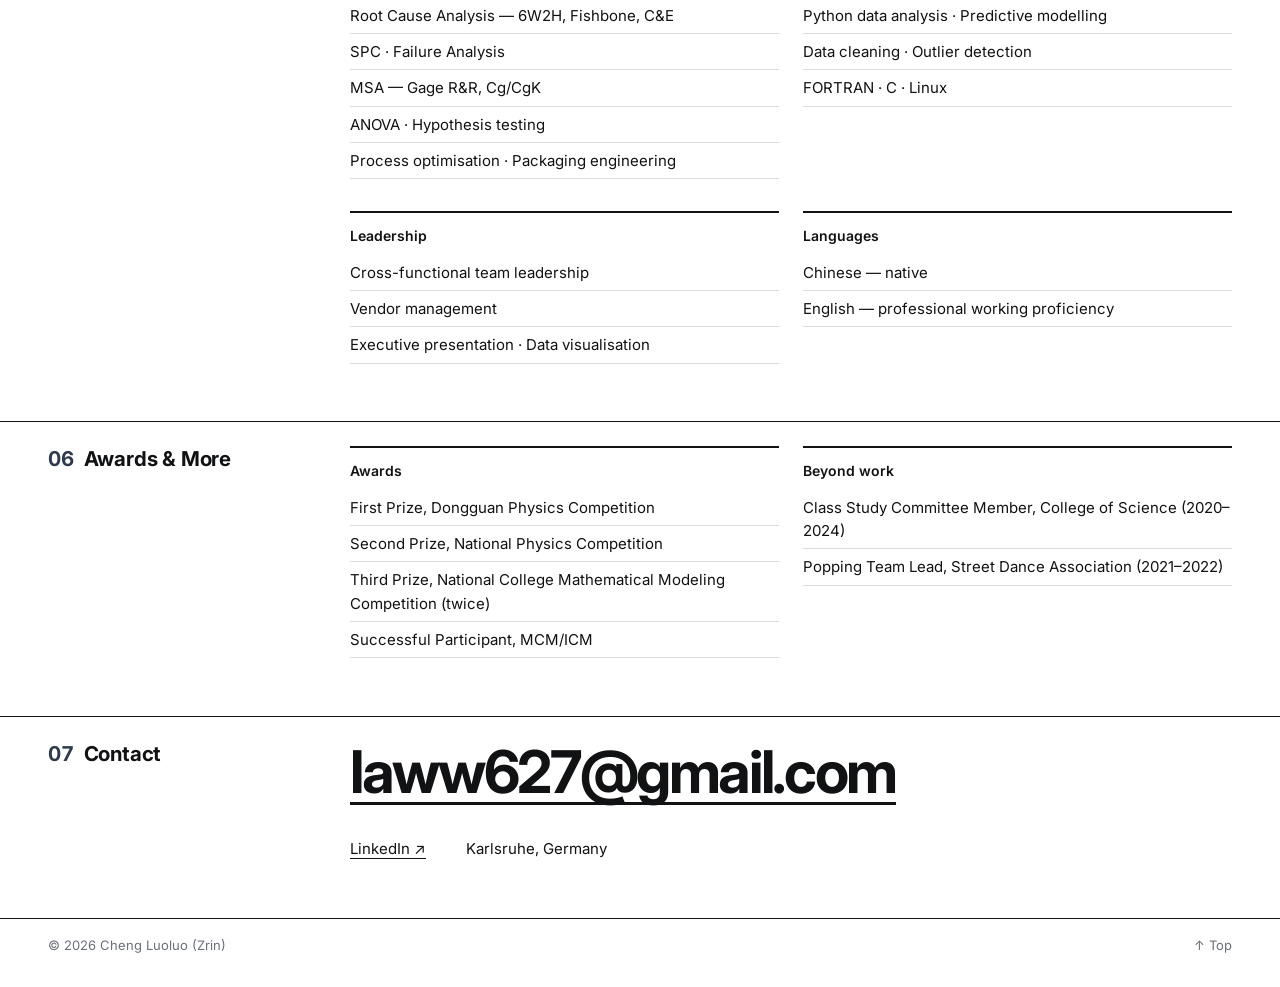
==== commit df19162e: "Mobile layout fixes" ====
--- a/index.html
+++ b/index.html
@@ -9,7 +9,7 @@
 <link rel="preconnect" href="https://fonts.googleapis.com">
 <link rel="preconnect" href="https://fonts.gstatic.com" crossorigin>
 <link href="https://fonts.googleapis.com/css2?family=Inter:wght@400;500;600;700&display=swap" rel="stylesheet">
-<link rel="stylesheet" href="assets/style.css">
+<link rel="stylesheet" href="assets/style.css?v=5">
 </head>
 <body>
 
@@ -222,8 +222,8 @@
   <div class="wrap"><span>© 2026 Cheng Luoluo (Zrin)</span><a href="#top">↑ <span data-l="en">Top</span><span data-l="de">Nach oben</span><span data-l="zh">回到顶部</span></a></div>
 </footer>
 
-<script src="assets/projects.js"></script>
-<script src="assets/main.js"></script>
+<script src="assets/projects.js?v=5"></script>
+<script src="assets/main.js?v=5"></script>
 <script>SiteProjects.list(document.getElementById('proj-list'));</script>
 </body>
 </html>
--- a/assets/style.css
+++ b/assets/style.css
@@ -67,7 +67,7 @@
 .stats { border-top: 1px solid var(--ink); }
 .stats .grid { padding-top: 24px; padding-bottom: 40px; row-gap: 32px; }
 .stat { grid-column: span 3; }
-.stat b { display: block; font-size: clamp(40px, 5vw, 72px); font-weight: 700; letter-spacing: -.04em; line-height: 1; color: var(--accent); }
+.stat b { display: block; font-size: clamp(36px, 4vw, 60px); font-weight: 700; letter-spacing: -.04em; line-height: 1; color: var(--accent); }
 .stat span { display: block; margin-top: 10px; font-size: 14px; color: var(--muted); max-width: 22ch; }
 
 /* ---------- Sections ---------- */
@@ -231,9 +231,15 @@
   .meta div.m { grid-column: span 6; }
 }
 @media (max-width: 640px) {
-  .bar nav { display: none; }
+  /* Phone: name + language on row 1, nav links on a scrollable row 2 */
+  html { scroll-padding-top: 104px; }
+  .bar .wrap { flex-wrap: wrap; height: auto; row-gap: 0; padding-top: 12px; }
+  .bar .mark { order: 1; }
+  .bar .lang { order: 2; }
+  .bar nav { order: 3; width: 100%; gap: 18px; padding: 10px 0 12px; font-size: 13px; overflow-x: auto; white-space: nowrap; scrollbar-width: none; }
+  .bar nav::-webkit-scrollbar { display: none; }
   .hero .intro, .hero .portrait { grid-column: 1 / -1; }
-  .hero .portrait { margin-top: 32px; max-width: 320px; }
+  .hero .portrait { margin-top: 32px; width: 100%; max-width: 320px; justify-self: center; }
   .row .when, .row .what { grid-column: 1 / -1; }
   .row .when { margin-bottom: 4px; }
   .proj .no { grid-column: 1 / 2; }
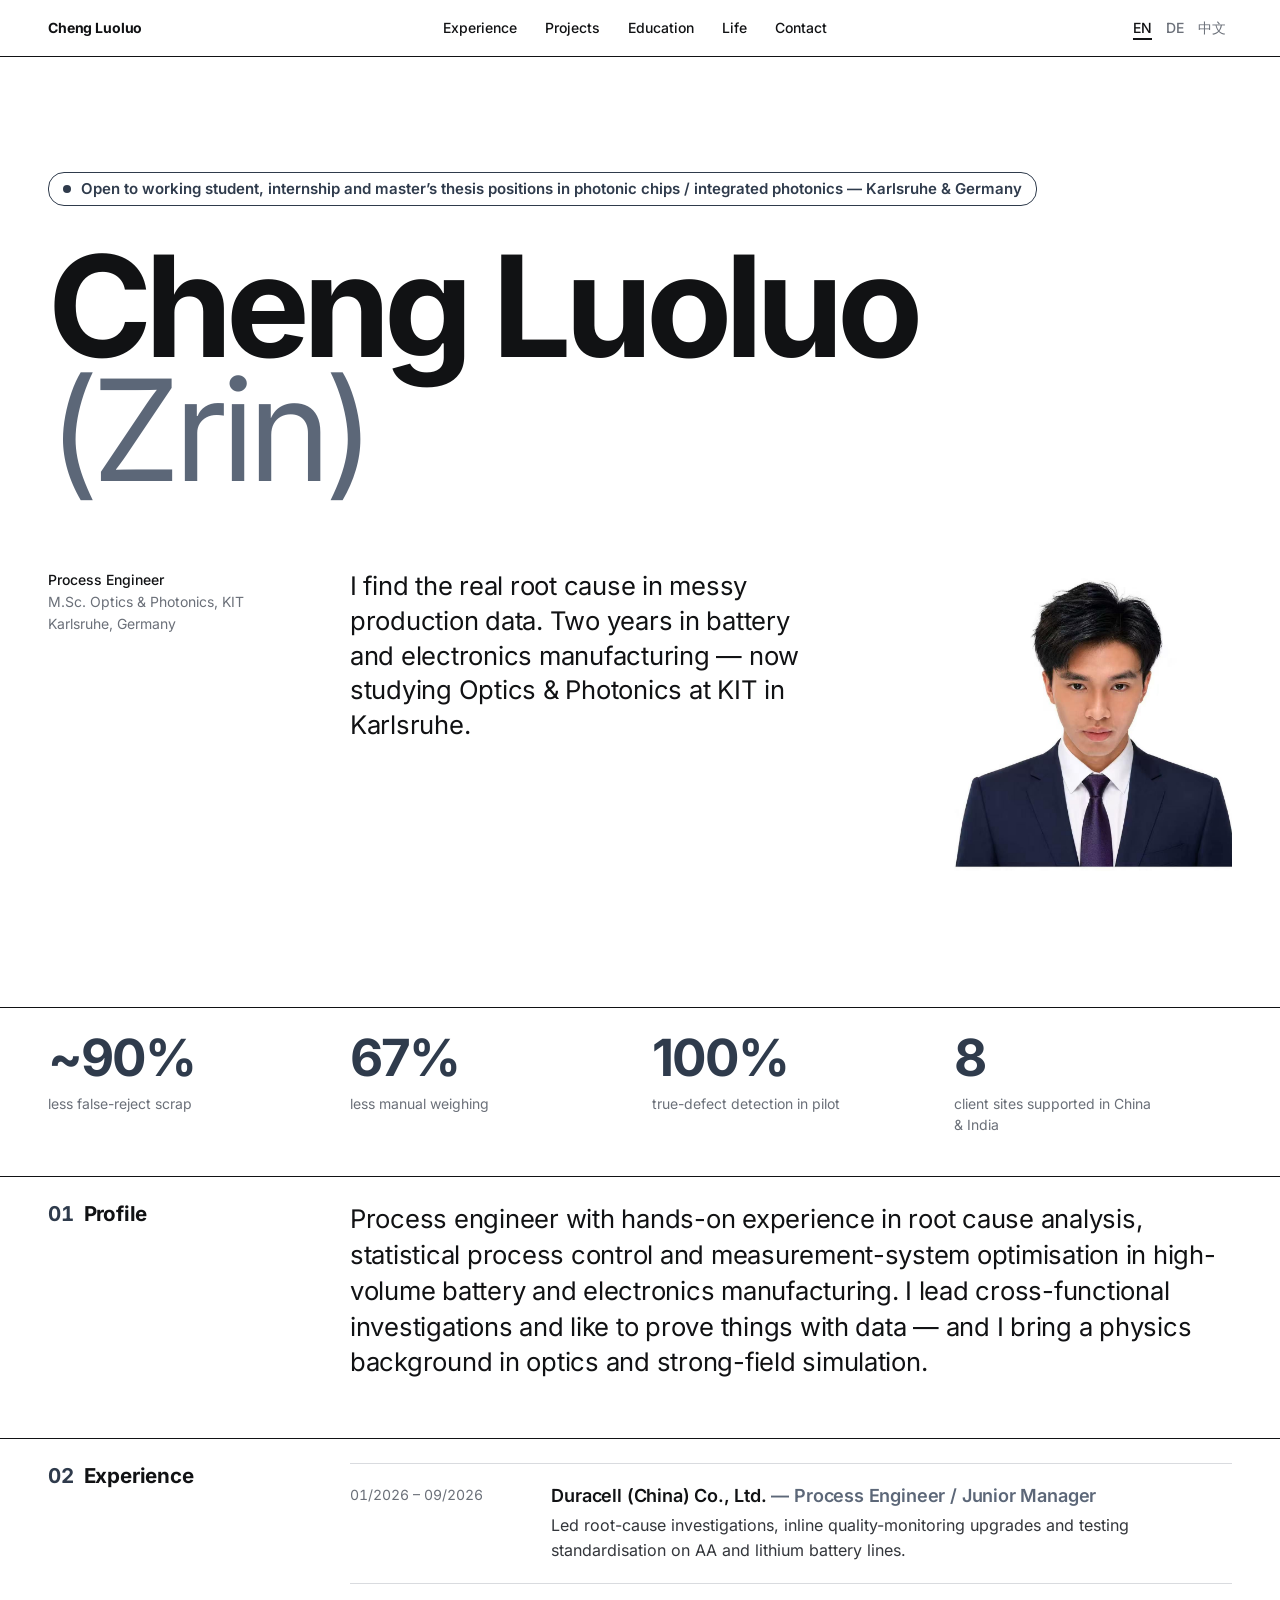
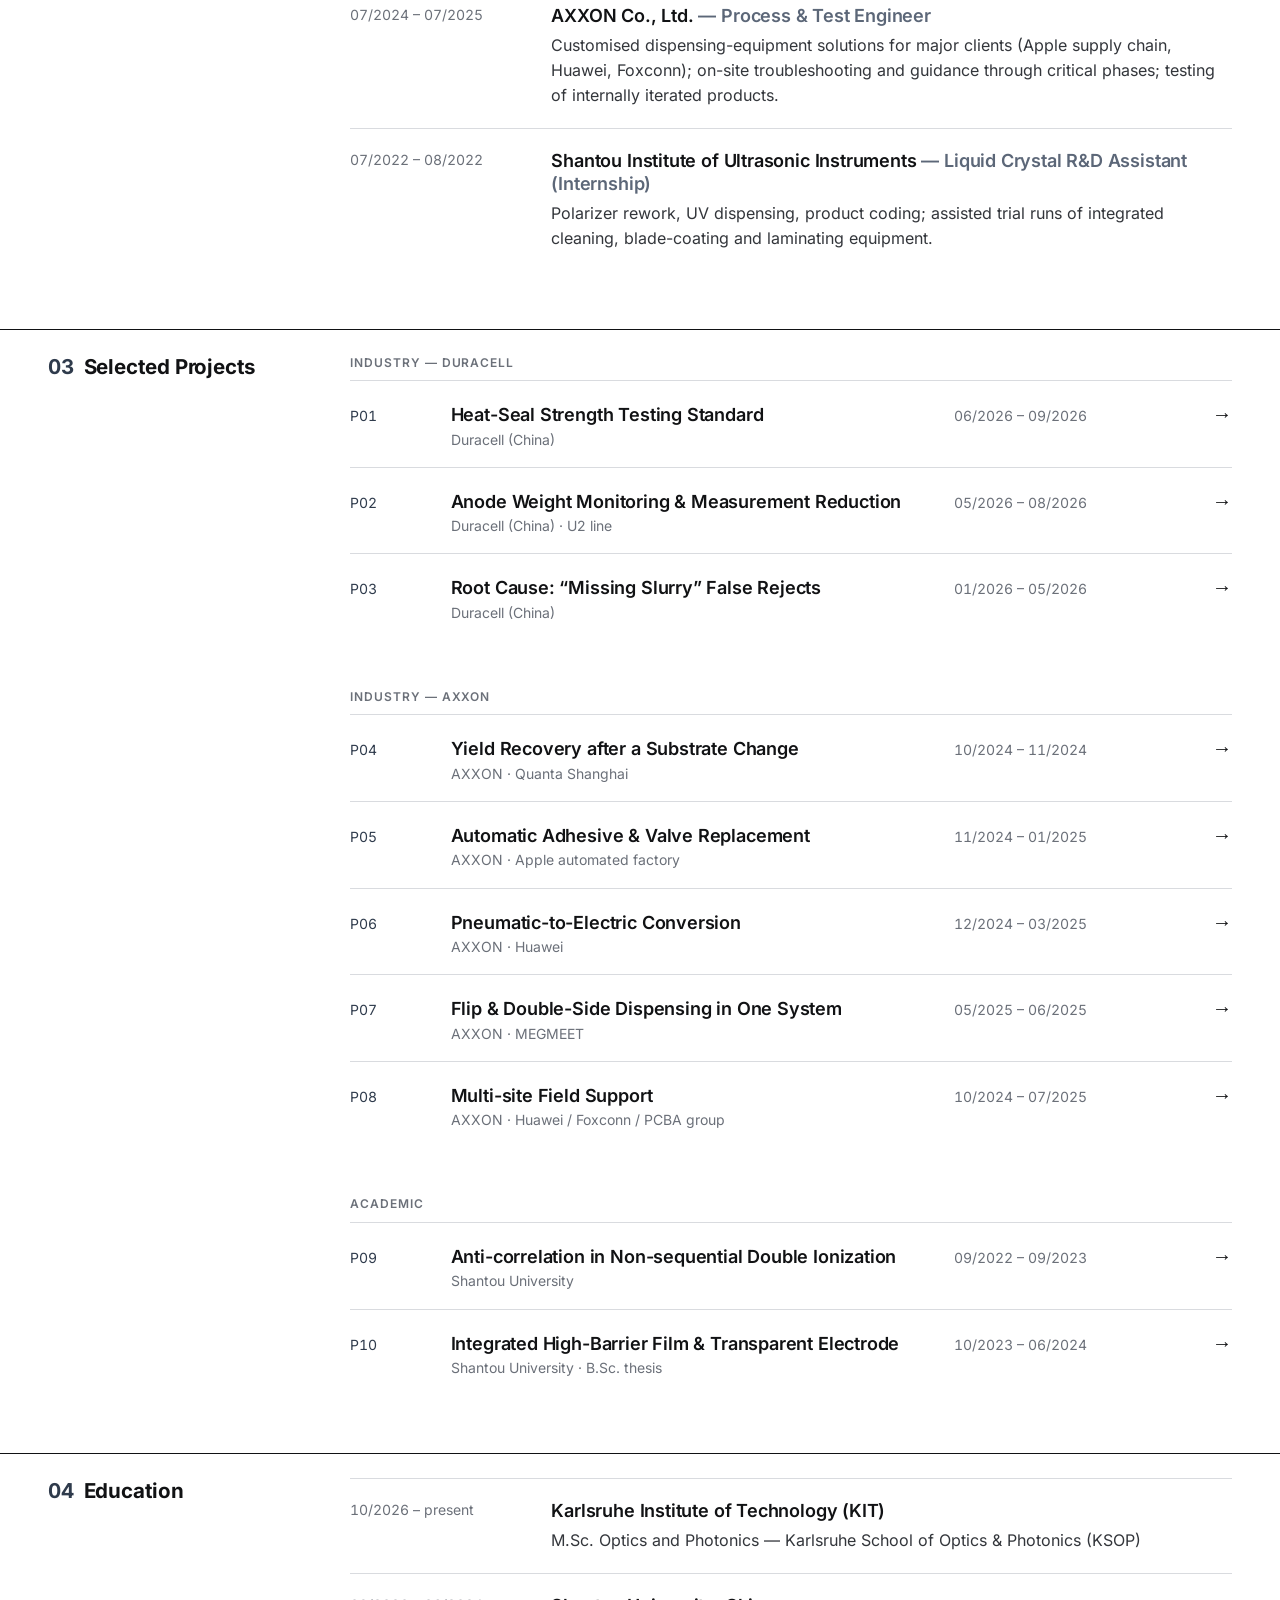
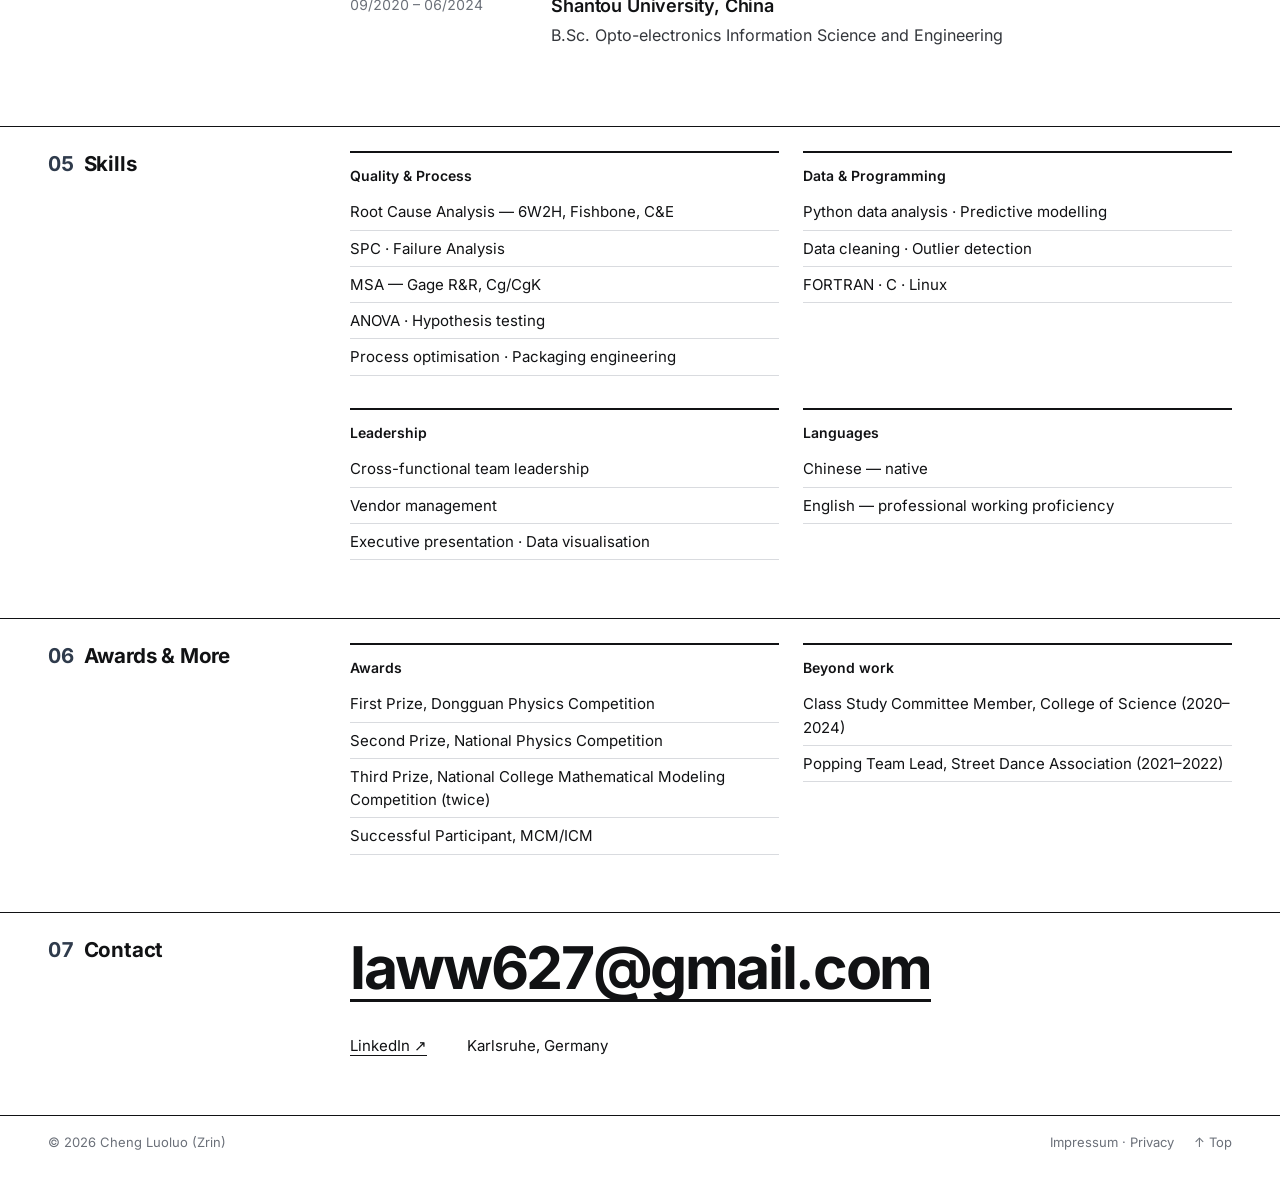
==== commit 996c28b3: "Availability, Impressum, font, icons" ====
--- a/index.html
+++ b/index.html
@@ -1,15 +1,24 @@
 <!doctype html>
-<html lang="en" data-lang="en">
+<html lang="en" data-lang="en" data-title-en="Cheng Luoluo (Zrin) — Process Engineer · Optics &amp; Photonics" data-title-de="Cheng Luoluo (Zrin) — Process Engineer · Optik &amp; Photonik" data-title-zh="程络络 (Zrin) — 工艺工程师 · 光学与光子学">
 <head>
 <meta charset="utf-8">
 <meta name="viewport" content="width=device-width, initial-scale=1">
 <title>Cheng Luoluo (Zrin) — Process Engineer · Optics & Photonics</title>
 <meta name="description" content="Cheng Luoluo (Zrin) — process engineer in battery and electronics manufacturing, M.Sc. Optics and Photonics student at KIT, Karlsruhe.">
 <script>try{var l=localStorage.getItem('lang');if(l)document.documentElement.setAttribute('data-lang',l)}catch(e){}</script>
-<link rel="preconnect" href="https://fonts.googleapis.com">
-<link rel="preconnect" href="https://fonts.gstatic.com" crossorigin>
-<link href="https://fonts.googleapis.com/css2?family=Inter:wght@400;500;600;700&display=swap" rel="stylesheet">
-<link rel="stylesheet" href="assets/style.css?v=5">
+<link rel="preload" href="assets/fonts/inter-latin-wght-normal.woff2" as="font" type="font/woff2" crossorigin>
+<link rel="icon" href="assets/favicon.svg" type="image/svg+xml">
+<link rel="icon" href="assets/favicon-32.png" sizes="32x32" type="image/png">
+<link rel="apple-touch-icon" href="assets/apple-touch-icon.png">
+<meta property="og:type" content="website">
+<meta property="og:title" content="Cheng Luoluo (Zrin) — Process Engineer · Optics &amp; Photonics">
+<meta property="og:description" content="Process engineer in battery and electronics manufacturing, M.Sc. Optics and Photonics student at KIT, Karlsruhe.">
+<meta property="og:url" content="https://zrinwho.github.io/">
+<meta property="og:image" content="https://zrinwho.github.io/images/og.jpg">
+<meta property="og:image:width" content="1200">
+<meta property="og:image:height" content="630">
+<meta name="twitter:card" content="summary_large_image">
+<link rel="stylesheet" href="assets/style.css?v=9">
 </head>
 <body>
 
@@ -34,6 +43,7 @@
 <main id="top">
   <section class="hero">
     <div class="wrap grid">
+      <a class="avail" href="#contact"><span class="dot" aria-hidden="true"></span><span data-l="en">Open to working student, internship and master’s thesis positions in photonic chips / integrated photonics — Karlsruhe &amp; Germany</span><span data-l="de">Offen für Werkstudenten-, Praktikums- und Masterarbeitsstellen im Bereich photonische Chips / integrierte Photonik — Karlsruhe &amp; Deutschland</span><span data-l="zh">正在寻找光芯片 / 集成光学方向的 Werkstudent（工作学生）、实习及硕士论文岗位 — 卡尔斯鲁厄 / 德国</span></a>
       <h1>Cheng Luoluo <span class="alt">(Zrin)</span></h1>
       <p class="label">
         Process Engineer
@@ -219,11 +229,11 @@
 </main>
 
 <footer>
-  <div class="wrap"><span>© 2026 Cheng Luoluo (Zrin)</span><a href="#top">↑ <span data-l="en">Top</span><span data-l="de">Nach oben</span><span data-l="zh">回到顶部</span></a></div>
+  <div class="wrap"><span>© 2026 Cheng Luoluo (Zrin)</span><span class="links"><a href="impressum.html">Impressum · <span data-l="en">Privacy</span><span data-l="de">Datenschutz</span><span data-l="zh">隐私</span></a><a href="#top">↑ <span data-l="en">Top</span><span data-l="de">Nach oben</span><span data-l="zh">回到顶部</span></a></span></div>
 </footer>
 
-<script src="assets/projects.js?v=5"></script>
-<script src="assets/main.js?v=5"></script>
+<script src="assets/projects.js?v=9"></script>
+<script src="assets/main.js?v=9"></script>
 <script>SiteProjects.list(document.getElementById('proj-list'));</script>
 </body>
 </html>
--- a/assets/style.css
+++ b/assets/style.css
@@ -1,4 +1,23 @@
 /* Swiss / International Typographic Style — black, white, slate blue */
+
+/* Inter (variable, SIL OFL — assets/fonts/OFL.txt), self-hosted so no request goes to Google */
+@font-face {
+  font-family: "Inter";
+  font-style: normal;
+  font-weight: 100 900;
+  font-display: swap;
+  src: url("fonts/inter-latin-wght-normal.woff2") format("woff2-variations");
+  unicode-range: U+0000-00FF, U+0131, U+0152-0153, U+02BB-02BC, U+02C6, U+02DA, U+02DC, U+0304, U+0308, U+0329, U+2000-206F, U+20AC, U+2122, U+2191, U+2193, U+2212, U+2215, U+FEFF, U+FFFD;
+}
+@font-face {
+  font-family: "Inter";
+  font-style: normal;
+  font-weight: 100 900;
+  font-display: swap;
+  src: url("fonts/inter-latin-ext-wght-normal.woff2") format("woff2-variations");
+  unicode-range: U+0100-02BA, U+02BD-02C5, U+02C7-02CC, U+02CE-02D7, U+02DD-02FF, U+0304, U+0308, U+0329, U+1D00-1DBF, U+1E00-1E9F, U+1EF2-1EFF, U+2020, U+20A0-20AB, U+20AD-20C0, U+2113, U+2C60-2C7F, U+A720-A7FF;
+}
+
 :root {
   --bg: #ffffff;
   --ink: #111214;
@@ -62,6 +81,37 @@
 .hero .intro { grid-column: 4 / 9; font-size: clamp(20px, 2vw, 26px); line-height: 1.35; letter-spacing: -.01em; }
 .hero .portrait { grid-column: 10 / -1; aspect-ratio: 4 / 5; }
 .hero .portrait img { object-position: 50% 12%; }
+
+/* Impressum / privacy page */
+.legal h3 { margin: 28px 0 6px; font-size: 16px; font-weight: 600; letter-spacing: -.005em; }
+.legal h3:first-of-type { margin-top: 0; }
+.legal p { max-width: 44em; margin-bottom: 10px; font-size: 15px; color: #33363b; }
+.legal a { border-bottom: 1px solid currentColor; }
+.legal .note { color: var(--muted); font-size: 13px; }
+.legal .note:first-child { margin-bottom: 24px; }
+.todo { background: #fff3c4; color: #7a5a00; padding: 0 3px; }
+footer .links { display: flex; gap: 20px; }
+footer .links a:hover { color: var(--accent); }
+
+/* Availability pill above the name on the home page */
+.avail { grid-column: 1 / -1; justify-self: start; display: inline-flex; align-items: center; gap: 10px; margin-bottom: clamp(24px, 3vw, 40px); padding: 6px 14px; border: 1px solid var(--accent); border-radius: 16px; font-size: 15px; font-weight: 600; line-height: 1.35; color: var(--accent); }
+.avail .dot { flex: none; width: 8px; height: 8px; border-radius: 50%; background: var(--accent); }
+.avail:hover { color: #fff; background: var(--accent); }
+.avail:hover .dot { background: #fff; }
+
+/* Life page hero: title beside a cross-fading photo slideshow */
+.hero-life h1 { grid-column: 1 / 10; font-size: clamp(52px, 8.5vw, 150px); }
+.hero-life .slides { grid-row: 1 / span 3; align-self: start; }
+.slides { position: relative; overflow: hidden; aspect-ratio: 4 / 5; background: var(--tint); }
+.slides img { position: absolute; inset: 0; width: 100%; height: 100%; object-fit: cover; object-position: 50% 35%; opacity: 0; transition: opacity 1.2s ease; }
+.slides img.on { opacity: 1; }
+.slides.feather { background: transparent; }
+.slides.feather img {
+  -webkit-mask-image: linear-gradient(to right, transparent, #000 10%, #000 90%, transparent), linear-gradient(to bottom, transparent, #000 8%, #000 92%, transparent);
+  -webkit-mask-composite: source-in;
+  mask-image: linear-gradient(to right, transparent, #000 10%, #000 90%, transparent), linear-gradient(to bottom, transparent, #000 8%, #000 92%, transparent);
+  mask-composite: intersect;
+}
 
 /* ---------- Key figures ---------- */
 .stats { border-top: 1px solid var(--ink); }
@@ -225,6 +275,8 @@
   .hero .intro { grid-column: 1 / 8; }
   .hero .portrait { grid-column: 9 / -1; }
   .stat { grid-column: span 6; }
+  .hero-life h1 { grid-column: 1 / -1; }
+  .hero-life .slides { grid-row: auto; }
   .sec-label, .sec-body { grid-column: 1 / -1; }
   .p-head .no, .p-head h1, .p-head .sum { grid-column: 1 / -1; }
   .p-head .no { margin-bottom: 16px; }
